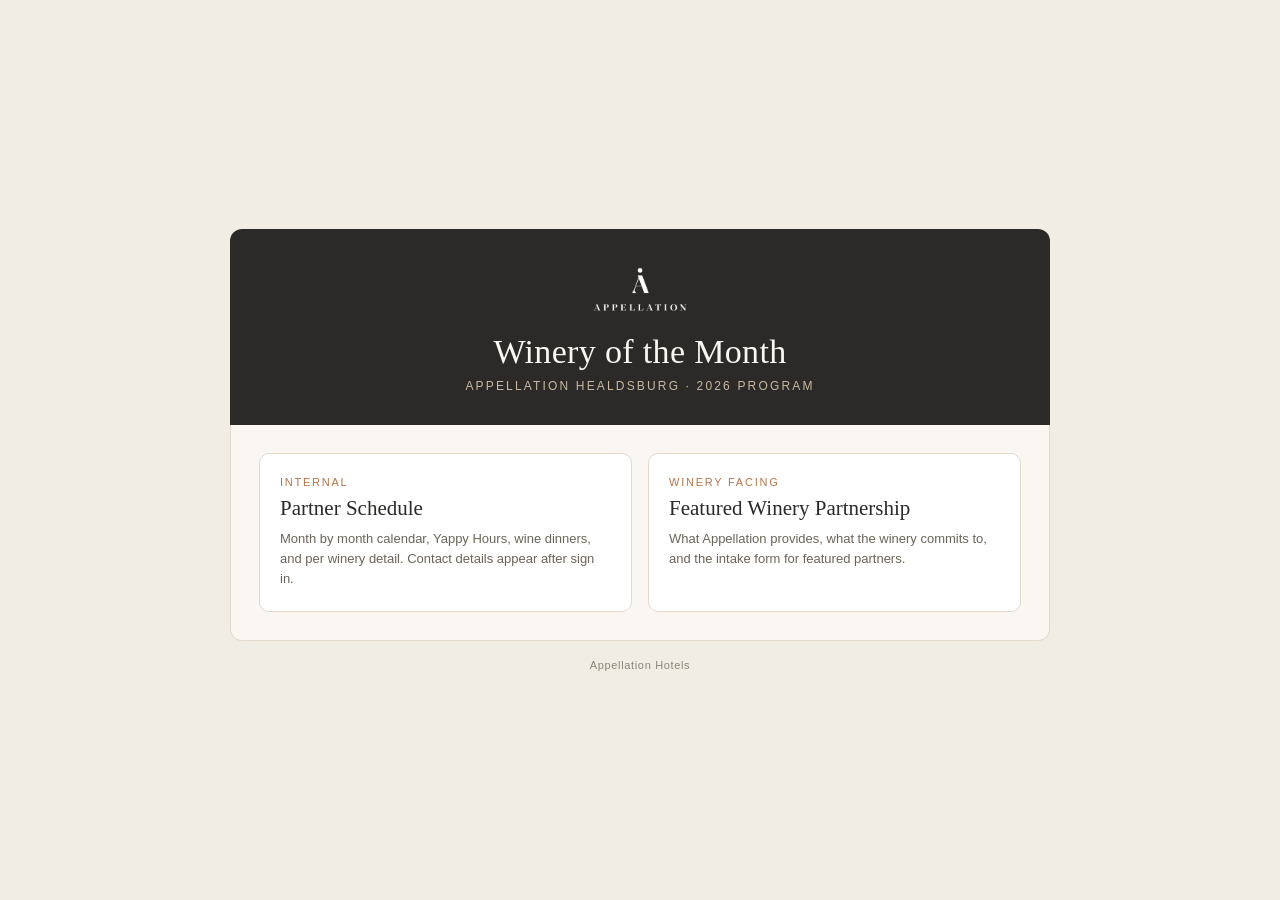
==== index.html @ 56e7eedd "Add landing page linking both dashboards" ====
<!DOCTYPE html>
<html lang="en">
<head>
<meta charset="utf-8">
<meta name="viewport" content="width=device-width, initial-scale=1">
<meta name="robots" content="noindex, nofollow">
<title>Winery of the Month &middot; Appellation Healdsburg</title>
<style>
  *{box-sizing:border-box}
  body{margin:0;background:#F2EDE4;color:#2B2A28;font-family:Arial,Helvetica,sans-serif;
    min-height:100vh;display:flex;flex-direction:column;align-items:center;justify-content:center;padding:40px 20px}
  header{text-align:center;background:#2B2A28;color:#FAF7F2;width:100%;max-width:820px;
    padding:38px 28px 32px;border-radius:12px 12px 0 0}
  header img{height:44px;width:auto;margin-bottom:18px}
  header h1{font-family:Georgia,'Times New Roman',serif;font-weight:400;font-size:34px;margin:0 0 8px;letter-spacing:.01em}
  header p{margin:0;font-size:12px;letter-spacing:.18em;text-transform:uppercase;color:#C9B9A2}
  main{width:100%;max-width:820px;background:#FAF7F2;border:1px solid #E3DACB;border-top:none;
    border-radius:0 0 12px 12px;padding:28px;display:grid;gap:16px;grid-template-columns:1fr 1fr}
  @media(max-width:680px){main{grid-template-columns:1fr}}
  a.card{display:block;text-decoration:none;color:inherit;background:#fff;border:1px solid #E3DACB;
    border-radius:10px;padding:22px 20px;transition:border-color .15s,transform .15s}
  a.card:hover{border-color:#B5754A;transform:translateY(-2px)}
  a.card .eyebrow{font-size:11px;letter-spacing:.16em;text-transform:uppercase;color:#B5754A;margin-bottom:8px}
  a.card h2{font-family:Georgia,'Times New Roman',serif;font-weight:400;font-size:21px;margin:0 0 8px}
  a.card p{margin:0;font-size:13px;line-height:1.55;color:#6B6459}
  footer{max-width:820px;width:100%;text-align:center;font-size:11px;letter-spacing:.06em;
    color:#8A8378;padding:18px 4px 0}
</style>
</head>
<body>
<header>
  <img src="[data-uri]" alt="Appellation Healdsburg">
  <h1>Winery of the Month</h1>
  <p>Appellation Healdsburg &middot; 2026 Program</p>
</header>
<main>
  <a class="card" href="schedule/">
    <div class="eyebrow">Internal</div>
    <h2>Partner Schedule</h2>
    <p>Month by month calendar, Yappy Hours, wine dinners, and per winery detail. Contact details appear after sign in.</p>
  </a>
  <a class="card" href="partnership/">
    <div class="eyebrow">Winery facing</div>
    <h2>Featured Winery Partnership</h2>
    <p>What Appellation provides, what the winery commits to, and the intake form for featured partners.</p>
  </a>
</main>
<footer>Appellation Hotels</footer>
</body>
</html>
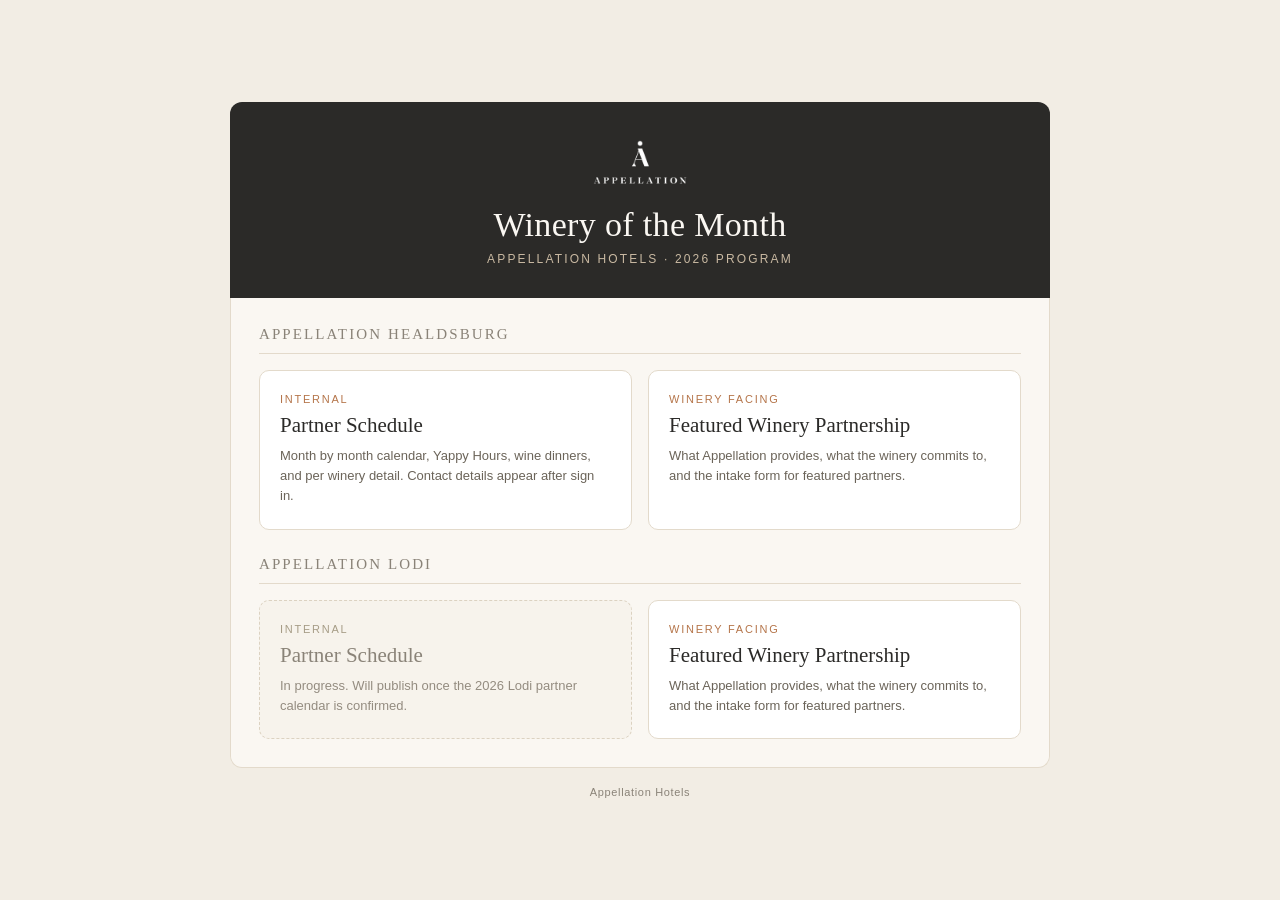
==== commit d79f422d: "Rebuild landing page as a two property hub with Appellation Lodi" ====
--- a/index.html
+++ b/index.html
@@ -3,8 +3,9 @@
 <head>
 <meta charset="utf-8">
 <meta name="viewport" content="width=device-width, initial-scale=1">
+<meta name="color-scheme" content="light">
 <meta name="robots" content="noindex, nofollow">
-<title>Winery of the Month &middot; Appellation Healdsburg</title>
+<title>Winery of the Month &middot; Appellation Hotels</title>
 <style>
   *{box-sizing:border-box}
   body{margin:0;background:#F2EDE4;color:#2B2A28;font-family:Arial,Helvetica,sans-serif;
@@ -15,35 +16,141 @@
   header h1{font-family:Georgia,'Times New Roman',serif;font-weight:400;font-size:34px;margin:0 0 8px;letter-spacing:.01em}
   header p{margin:0;font-size:12px;letter-spacing:.18em;text-transform:uppercase;color:#C9B9A2}
   main{width:100%;max-width:820px;background:#FAF7F2;border:1px solid #E3DACB;border-top:none;
-    border-radius:0 0 12px 12px;padding:28px;display:grid;gap:16px;grid-template-columns:1fr 1fr}
-  @media(max-width:680px){main{grid-template-columns:1fr}}
+    border-radius:0 0 12px 12px;padding:28px}
+  .property{margin-bottom:26px}
+  .property:last-child{margin-bottom:0}
+  .property-name{font-family:Georgia,'Times New Roman',serif;font-size:15px;letter-spacing:.14em;
+    text-transform:uppercase;color:#8A8378;padding-bottom:10px;margin-bottom:16px;border-bottom:1px solid #E3DACB}
+  .cards{display:grid;gap:16px;grid-template-columns:1fr 1fr}
+  @media(max-width:680px){.cards{grid-template-columns:1fr}}
   a.card{display:block;text-decoration:none;color:inherit;background:#fff;border:1px solid #E3DACB;
     border-radius:10px;padding:22px 20px;transition:border-color .15s,transform .15s}
   a.card:hover{border-color:#B5754A;transform:translateY(-2px)}
   a.card .eyebrow{font-size:11px;letter-spacing:.16em;text-transform:uppercase;color:#B5754A;margin-bottom:8px}
   a.card h2{font-family:Georgia,'Times New Roman',serif;font-weight:400;font-size:21px;margin:0 0 8px}
   a.card p{margin:0;font-size:13px;line-height:1.55;color:#6B6459}
+  div.card{display:block;background:#F7F3EC;border:1px dashed #DCD2C1;border-radius:10px;padding:22px 20px}
+  div.card .eyebrow{font-size:11px;letter-spacing:.16em;text-transform:uppercase;color:#A69C86;margin-bottom:8px}
+  div.card h2{font-family:Georgia,'Times New Roman',serif;font-weight:400;font-size:21px;margin:0 0 8px;color:#8A8378}
+  div.card p{margin:0;font-size:13px;line-height:1.55;color:#948C80}
   footer{max-width:820px;width:100%;text-align:center;font-size:11px;letter-spacing:.06em;
     color:#8A8378;padding:18px 4px 0}
 </style>
 </head>
 <body>
 <header>
-  <img src="[data-uri]" alt="Appellation Healdsburg">
+  <img src="data:image/png;base64,
+iVBORw0KGgoAAAANSUhEUgAAAPAAAABwCAQAAACK7DXBAAAP5klEQVR42u2da5QV1ZXHf+dU3X5B
+092A2DxERBkWIsqoqIiRYdQorhEnGB9IRCQqqJOZNWM0cWXGmaVJJmuSlcRZi4xRJwqCmsRHllHj
+I45xlBGNPH1FQQEVCSogYkM/qs5/Ptzq231v1b3dnSxdUl27vtxbd1fdc/b/PPbe5+x9jOhHZLGA
+cPSbahv1H3DVDVaPMAM4XfA6YCIT8NnIKhTdST+pP1xW6Gg9oVB5WqOzhLz+UPf+0IMtjuk8zAAg
+BCwGuIKb+0MvTj/ABmjiFZrpIBfdCzEYjmFN+udim/r+6yG+WgQveDgM3+gfykf6lQw4DZXU1ENM
+o4YQkwG8f1MIDMPEgDQMoiHrwemo4e4iG7iT9tGSAZyOGq7AlAAcItbyCTbtPq30A+yAW2jFdtOX
+HcLwo0jHzgDezwH22MwVWDxCAgICLDl+yGNFoGcA78dqlscdnMdmPHx8fHbxDa7uH87K/uSLruc0
+jsLndZ5gW2xWzgDez6nYZ5WtJqWxrpEXOq9DkwGcUaZkZfR5J7+fzL9J9q76wzzcv4fofqBJ+/0C
+xEsYUbKe5LC8xV3phzj9AHsEHMNVCb8EPM6HaYe4f/iib6KVDjoiR2X+asXjbMDLtOj9HWDLBl4k
+h40clfkrh+GiqAFkAO/3dbwzYegW0xiPS7cM+sdiAzzIXrzYmrDPBWmXQf/owYZDqcKVWMMWmIOf
+bmu4PwBsEAvwY7OtxTGeaSjNipbtB/AGDOA87mB1TKVywEWZkrW/28GGMxnIDdwfA9gDzqYhzZtn
++4OZJK7kXTbxEGHJYGwIGcqZmPQO0mkH2OIYznT+G8OrPIeJqVRiHkqvNZx+gOECDMsQSrCGLTCD
+Mem1htMOcAgsZC0b8YBf8XGJNWwIqebc9Eoi3QB7iEmM5xYMBo/3eSS2CmyAuendQJtugA1wCY77
+UBQyuhSTEIZ2JMem1Rq2qYY3IMc8nuR9PESIeIotsf3QIYa5pDTKIc0AWwzTGcJPo9hC4dPKLxKt
+4XOoI0gjxOkeosVC9vJoYd51wHJcgjU8ktPSaQ2nF2BDSCOzuJ+WgubssKzj9zFrWJE1rAzg/UmD
+NpxNFbfF6rsMSqD0MHyR4YTpk0d6AXaIRbzPCky3OdcB99GCX2INBwxkdhrlkVaALY5DOIGlBEWu
+DYfHNh5LtIa/Qgo38KQXYLgQWBobjg2GJbGcHR7iOCalz2WZVoBDLJfyOi/FFKoQ8Vu24sWsYcuF
+6ZNIOgH2EMcyhjvwqS7aS+njUUMbD8SGYwucR1Xa1obTGbriE3Az8xjCvjIco3md6hIoHZbTeSJd
+fuk0RjbkdeJzqOKWsiOUIRfrqQ7DRTyeMmEojf035G+5n1W4mIrVCa8YwERUBLIw7GIcO9IUzpLG
+HizEV2lnBnsqcI1mA7kiiA0hTczidjyCTMn6/A7QIcM4nYfZQxVemSvH2zxd5ALppJSFs6QPYA+Y
+jc+tGBxhmUuYxA084iTGpckaTh/ADljITp6qGMEfIh5iZ8IGnhznp0kuaQPY4pjAZJbTWuJvLp2n
+PXbxayhpBPlwlhQlWUofwHmf8pIy+nMxLY1JwOI4nKnp2cCTLoDzQ+x8NrI6YQd06SBteIaNsQ08
+LmoiJgP481gbMZUR3NarHujRwT0kbeD5EoPSsoEnfUrWv9GWsO+qnDp2d2I4yzDOSMsGnjQB7BHy
+JWbwBzYlWrhxgC2vsrJsOIsygD9f86+o5Qc4DufMXipJnRt44ndPYXQ6NvDYFPVfxz8yloAcP6Cq
+xM9cTtGCB9iTYA3X8OV0SCctAFtCRvFNHDlCJnBFbHNsOWt4e7dttV0Qw9we9fAM4M94gP4u9TgM
+Fsf1DOuVw7EznCW+gecvOToN1nA6APYImcIc2jGEODoYzPWxpCvJg7R4kneAjiJfdTuOC1JhDafg
+hE0jqxqtVylN69UJo77Qj5REH6lByOzf0vFTMTw7JrOb/+k2HoX4fJEVvTB1HPAzjiokKxWGDkLA
+4xDW7u+L/2nZ0WHIUtenGuAkbcL1oXnETzYkHZk7sjMbUk7ZmQ0ZwBllAGeUAZxRBnBGGcAZZQBn
+lAGcAZxRBnBGGcAZZQBnlAGcUQZwRhnAGcAZZQBnlAGcUQZwRhnAGWUAZ5QBnBEkZbrr3CGc7aft
+lIUqcqjPv/Tlv/9sHP70fdGdfd9FxfEAV2aruI0q7KJvlnzYV3leV/jVYLo9W8prUBF3pfL2nrcv
+5EVlyx+4lX+7LRt6aguwqUJJbbdUihZbQVb5OimWGrlQzzjAAxDQ2utd/fmoAFd4tavQkm1R1Xrm
+rRyd0Jc+8qf0J49aQgx7yz5dTQ27S+rS+amBVtoqlKHcOztzdI1iECHvs6vobs/16yqJQaUAe4T8
+kAsQLzGT8plaxzKPo6gDHP9HG4ZDaOJ5HmBTCUiOE5jFUfgYWngOg8cEQp7hAXYW8RrEbL4Q5YDd
+zksYYAAHM5ZWnubbJUU/iAUcST0Oy3be5GmeSmgyed7hXMYkGnBYPmQDK3g8kbd4gKzmKQ7C8BO+
+kyBggxjGo7TQwitsZyLDgW28wjAmMpB6ZrKtUEOL43ROZRIGsGzk+YRcXvmAmfHM52RW8Rq1nEgj
+y/gFe0tKYHHM4DoCDJZ/ZWX0+0Au5wCOYCBb2MAdbC0ONvSETo6CJ0+UKRt86ataX4v4RstTtUZo
+haSPNTsWsplTnX4mSdoiT76qdIS2S9qsyTKyJe9t1IuSpIfkqUqeajVKfy/pmdh7fVVpflSGmapW
+rkIQpacqnRvxflnVqupF4KUvdIMk6T3VycTCSI3QEEnr9AU1ydN9kqR75alJ07Ra0jBRVL+c6vV4
+9MYD5SW80croRu2VdFZ0r0Y3S3pVp8bq78nXP0V12qrhhf/KqU4XapvGKCcr4oUeoN0K5LSkQnSt
+J3SsAgXao+GRMI5Th6QdaiwRhi+0QIECrS88u0gdkp5NABgtVqBA9xQJ5yqtiUXqWqFxChSoQ2N7
+iOO1QiPVpkCBjuhlzK8ndJqkVknnR2UrfeehekMDo89LFCjQHdG3Wv1B40sA9oVuVKBAD5f8kpe9
+J6O7JElzhHLyov98TFKo2bFnrND3Je2V9Iz8bk2mSf/RWUsbUwFO5cUoGVhzxfMLaqPEvPlhxfAe
+AWIwk2Nv7eIlUkbexMcxOSHNgqEaDy9StfJl8riVtVQnTBjV0Xtr6DkWvwbba95O7XUKa/ARi8po
+A8O5i0+owkbl9KJPVezjLprLSs1PiGe0hFzLHEJe5R48AkICfAz/jsNyJ4eWSFb4XMsKamnlJBZH
+Gb8MUBeppjE72OFzIgvYAdRzIVTIUaGSbwEhBlHTA68QHeST6tckcCp2x9DONYlKhvpgSvSFN6/H
+T6CVf8BDnMyRsaYoYCNLMHTEnu7AcCdvJPxbuVLk0699iwCPByPNmMjWeI6tiDquj2WoB/EEH1ND
+O5fzdwSR2auuf7BFbUgcz0ds4UEM4lL8XuSZsVh8PIZRg0O8VkGIFksOcRAhhnfZVjZhmYn6po+Y
+Rx0ffsY52C1wOmt4hk0YLJfGOoOAP7Ip0eARYhPb+mDFesBZ1BMCLxa9yaON9Rgcs2gqGVOFIWQB
+H+HTwU3MICjtkrZEhzuVRzDcgnBMYEbFPpynj3G0EXIlHpbvsiV2IlHX+OBwtAKL8IBv0l7Wk9ZO
+SDshAY3MpP0zT4biqOVgVmK4HYNjDo0J2StNhXKZPpd5ajQEv1vUMAzwNhDQyMSEZlbP75iLRRh+
+zujSjmCLBolmGnmZKl5kNR6wqMcWaJnBiczkdhaynsv4l7KH0oiBTOMkZvM4x/O/zOSXZXkd47mM
+hVzOdaxn/Gd+goKHOIU3acOynHZgKOckNHZVzEjdF8tbQHPkLPkk1vN3R+87MEF/CGjmEW6kijYO
+4F5qis84t0WfTuE3hLQR8D2E40wOrpjQTxiGM4oDeJQJTOa2ijkifUYxkoEsZizTebSCJWr4kGdZ
+wQqe5N4Sd0FvXS99dQmWivtYluEIeYu7sYiFvcp/+Wm6TMsN+AGW67mPGlqZwq3FM7VfVKmzWMlI
+LI5GQgw1XMwNFYEIWMYnMS9MMu8uft7tm+2B97Xo8wv8JzW09rE3/DncBscoprIJD4tjH+CYwvEF
+d8KnA+F7CIdHfazZNUTux+RZPf/UxYznCNr4Ci/w066xxnbzjExhM79lLb9nHU+wHA8xn+qKxpKh
+CY8cXgX/a1dj6jzzxFY8TyHfVAw+Bg/LXagXukCXoIZybq/XyRoS0p15wCzuZi2reYFVLOYNLHD5
+p9xPn43GiNFFJXLAGMBnB6+Udd4aWpjNR+To4MdcFDk4u4nBAGdyDy+zhvWs5mV+jHAcwswehNuZ
+G65nJ7668famZwkR4lhJGxdzQq9A8zDM4Khe8lqmcVysfiE1HM5S1rGW9azj5UjROodhn9rJhiHw
+EDvxgeNKRpNajkQY7uXjkrSp3Z/32cDcyNv/X4zobCS28JqhDGU9HhaLxWMdzxcULVWYF0wvelXf
+ebuesVQDi9hboQy24BQxiGvYUrG8XQ4Ux7VsTWgi03kLRy6ShGU5rcAg5pRt7PFy900SwmMn1+Ph
+OAuvMI96wMkMx7CLbycsUJhC7QN8HuFacrSTo6m4BxvEGazAociYAbGYgDamMzamaAloiXwtLT2s
++Qixl4CQ9h77uEO0EhDQWhjEHW3M51jeiTlMYF9Uhk+iBTNHB1cyJWaL53nDqLydvO1czHReKeEN
+cfw19wEdOBwh4h0eQHRwCSRq9CFiX0m5kyWR5woSuEI8FnMzlr9gAWHkGQuAf8awj/N5N6bmhSiq
+vSKIv8+d1BLQ3v1fjao1UR/oKg1WXcEx3qRrIlf2gxpY4pWuUqOui36drYbCU0lXjYbqHklSuyZp
+kKor8NZppF6WJL2t0apXvRp1mL4lqU0DS3zIOTUUFjzmq0mDNUSTdLMkaULMzd+gBRHvlRqswRqi
+ibpJknRMkc/daoDmaI+OVENh+aJWzfpN9PTX5Mc89J4aNFxrJUkvaYQGlfHh1+lAPStJ2qHDVJfg
+EbdCV2unpHnRnSH6paQXdFzCykC1GjReW/V1DVWDbOTPrtZKSfd38htZxBQuZjAtvM0qHsYjpJlL
+GRctZlezlEcKurRBjGEuh0Un/7WwhZf4deL6Zl51+xvGYhAeH7CN37Gy7LLe2UzlIBzg8zbbMfiM
+ZDR72ca1kSu0k3ck8xgXJf5uYzMd5BhFM3to5Wp2F/EeyCWMozpye26iA5+RjGAPIV/ngyLeCzmD
+HDvYyq94DZ+AE5jFwZFUHTfyZsnC5TAuYghjovyWm9nJ8m4LhV2SOJUZjEFRlupVLEuQmcUxkvM5
+jY1soJajgeU8hEtYLpzKX9FMMx1sZA9L+BCDwTGS7/EcP8mXMst093mjTiAH00TAHyMvgO3DBowi
+SP8fmXwk0xEeCwcAAAAASUVORK5CYII=
+" alt="Appellation">
   <h1>Winery of the Month</h1>
-  <p>Appellation Healdsburg &middot; 2026 Program</p>
+  <p>Appellation Hotels &middot; 2026 Program</p>
 </header>
 <main>
-  <a class="card" href="schedule/">
-    <div class="eyebrow">Internal</div>
-    <h2>Partner Schedule</h2>
-    <p>Month by month calendar, Yappy Hours, wine dinners, and per winery detail. Contact details appear after sign in.</p>
-  </a>
-  <a class="card" href="partnership/">
-    <div class="eyebrow">Winery facing</div>
-    <h2>Featured Winery Partnership</h2>
-    <p>What Appellation provides, what the winery commits to, and the intake form for featured partners.</p>
-  </a>
+
+  <div class="property">
+    <div class="property-name">Appellation Healdsburg</div>
+    <div class="cards">
+      <a class="card" href="schedule/">
+        <div class="eyebrow">Internal</div>
+        <h2>Partner Schedule</h2>
+        <p>Month by month calendar, Yappy Hours, wine dinners, and per winery detail. Contact details appear after sign in.</p>
+      </a>
+      <a class="card" href="partnership/">
+        <div class="eyebrow">Winery facing</div>
+        <h2>Featured Winery Partnership</h2>
+        <p>What Appellation provides, what the winery commits to, and the intake form for featured partners.</p>
+      </a>
+    </div>
+  </div>
+
+  <div class="property">
+    <div class="property-name">Appellation Lodi</div>
+    <div class="cards">
+      <div class="card">
+        <div class="eyebrow">Internal</div>
+        <h2>Partner Schedule</h2>
+        <p>In progress. Will publish once the 2026 Lodi partner calendar is confirmed.</p>
+      </div>
+      <a class="card" href="lodi/partnership/">
+        <div class="eyebrow">Winery facing</div>
+        <h2>Featured Winery Partnership</h2>
+        <p>What Appellation provides, what the winery commits to, and the intake form for featured partners.</p>
+      </a>
+    </div>
+  </div>
+
 </main>
 <footer>Appellation Hotels</footer>
 </body>
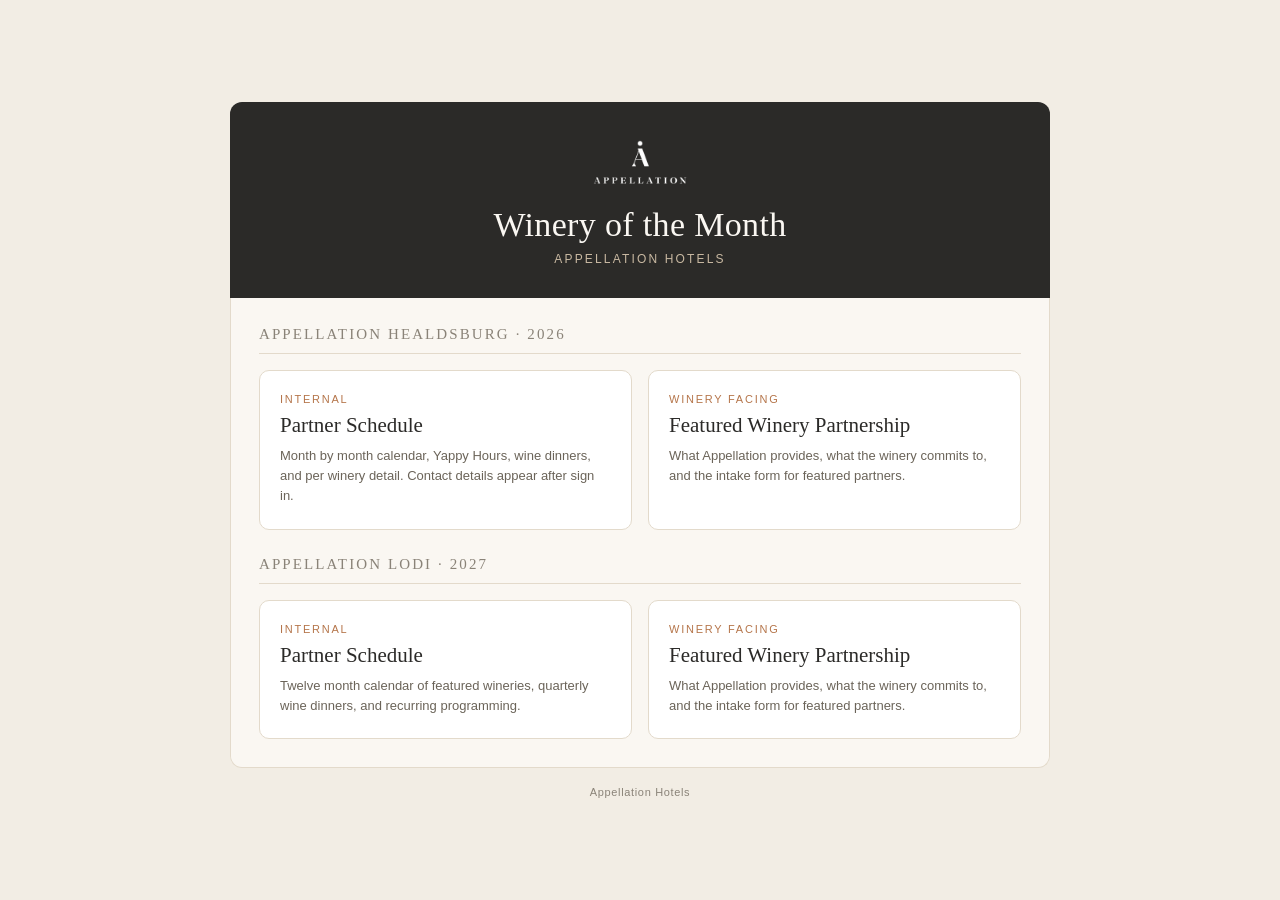
==== commit ac4ed7a0: "Link Lodi 2027 schedule from the hub" ====
--- a/index.html
+++ b/index.html
@@ -29,10 +29,6 @@
   a.card .eyebrow{font-size:11px;letter-spacing:.16em;text-transform:uppercase;color:#B5754A;margin-bottom:8px}
   a.card h2{font-family:Georgia,'Times New Roman',serif;font-weight:400;font-size:21px;margin:0 0 8px}
   a.card p{margin:0;font-size:13px;line-height:1.55;color:#6B6459}
-  div.card{display:block;background:#F7F3EC;border:1px dashed #DCD2C1;border-radius:10px;padding:22px 20px}
-  div.card .eyebrow{font-size:11px;letter-spacing:.16em;text-transform:uppercase;color:#A69C86;margin-bottom:8px}
-  div.card h2{font-family:Georgia,'Times New Roman',serif;font-weight:400;font-size:21px;margin:0 0 8px;color:#8A8378}
-  div.card p{margin:0;font-size:13px;line-height:1.55;color:#948C80}
   footer{max-width:820px;width:100%;text-align:center;font-size:11px;letter-spacing:.06em;
     color:#8A8378;padding:18px 4px 0}
 </style>
@@ -115,12 +111,12 @@
 SP8fmXwk0xEeCwcAAAAASUVORK5CYII=
 " alt="Appellation">
   <h1>Winery of the Month</h1>
-  <p>Appellation Hotels &middot; 2026 Program</p>
+  <p>Appellation Hotels</p>
 </header>
 <main>
 
   <div class="property">
-    <div class="property-name">Appellation Healdsburg</div>
+    <div class="property-name">Appellation Healdsburg &middot; 2026</div>
     <div class="cards">
       <a class="card" href="schedule/">
         <div class="eyebrow">Internal</div>
@@ -136,13 +132,13 @@
   </div>
 
   <div class="property">
-    <div class="property-name">Appellation Lodi</div>
+    <div class="property-name">Appellation Lodi &middot; 2027</div>
     <div class="cards">
-      <div class="card">
+      <a class="card" href="lodi/schedule/">
         <div class="eyebrow">Internal</div>
         <h2>Partner Schedule</h2>
-        <p>In progress. Will publish once the 2026 Lodi partner calendar is confirmed.</p>
-      </div>
+        <p>Twelve month calendar of featured wineries, quarterly wine dinners, and recurring programming.</p>
+      </a>
       <a class="card" href="lodi/partnership/">
         <div class="eyebrow">Winery facing</div>
         <h2>Featured Winery Partnership</h2>
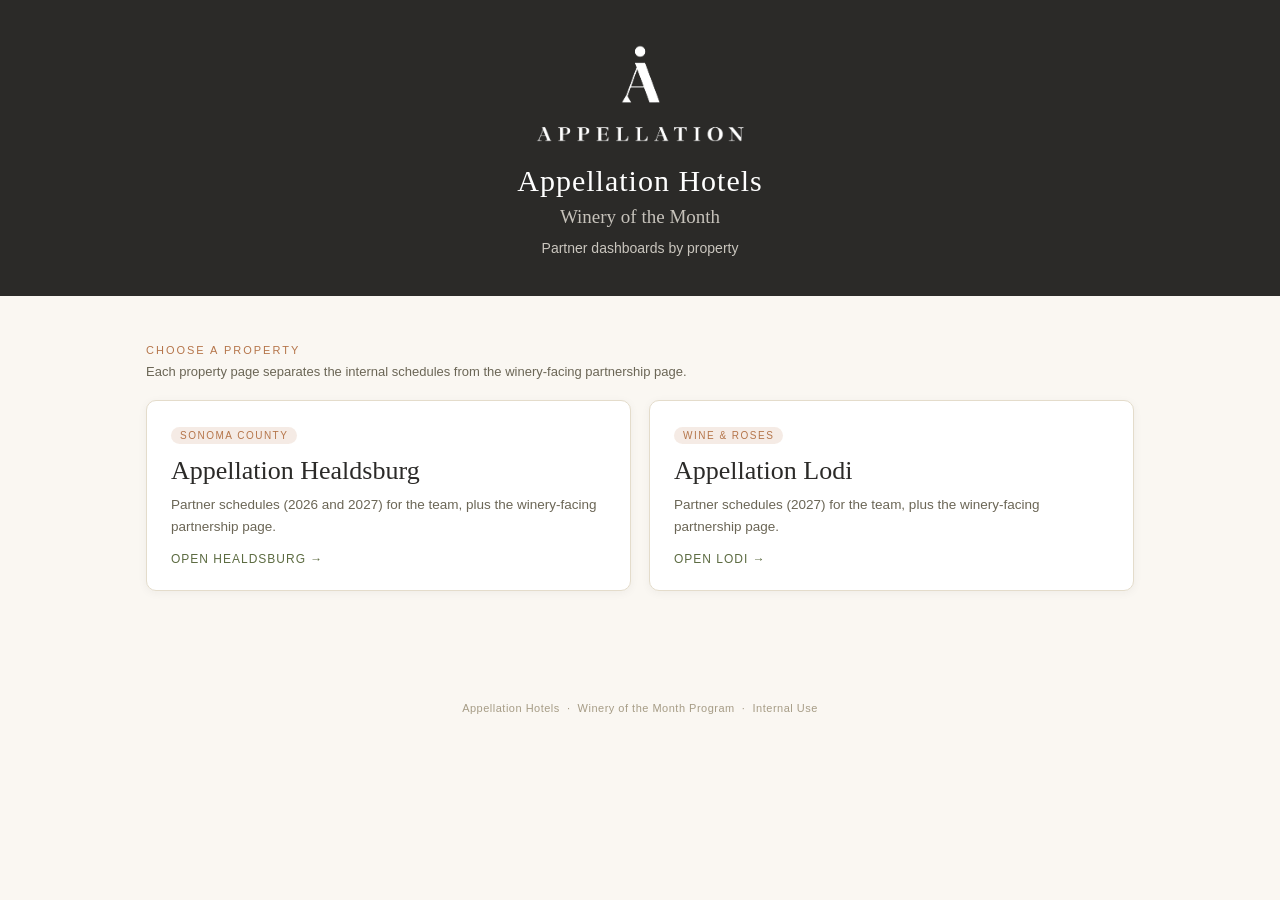
==== commit 734d05f3: "Rebuild site from one data file for Healdsburg and Lodi - data.py holds all schedules and partnershi" ====
--- a/index.html
+++ b/index.html
@@ -1,153 +1,45 @@
 <!DOCTYPE html>
 <html lang="en">
 <head>
-<meta charset="utf-8">
+<meta charset="UTF-8">
+<meta name="color-scheme" content="light">
 <meta name="viewport" content="width=device-width, initial-scale=1">
-<meta name="color-scheme" content="light">
 <meta name="robots" content="noindex, nofollow">
-<title>Winery of the Month &middot; Appellation Hotels</title>
-<style>
-  *{box-sizing:border-box}
-  body{margin:0;background:#F2EDE4;color:#2B2A28;font-family:Arial,Helvetica,sans-serif;
-    min-height:100vh;display:flex;flex-direction:column;align-items:center;justify-content:center;padding:40px 20px}
-  header{text-align:center;background:#2B2A28;color:#FAF7F2;width:100%;max-width:820px;
-    padding:38px 28px 32px;border-radius:12px 12px 0 0}
-  header img{height:44px;width:auto;margin-bottom:18px}
-  header h1{font-family:Georgia,'Times New Roman',serif;font-weight:400;font-size:34px;margin:0 0 8px;letter-spacing:.01em}
-  header p{margin:0;font-size:12px;letter-spacing:.18em;text-transform:uppercase;color:#C9B9A2}
-  main{width:100%;max-width:820px;background:#FAF7F2;border:1px solid #E3DACB;border-top:none;
-    border-radius:0 0 12px 12px;padding:28px}
-  .property{margin-bottom:26px}
-  .property:last-child{margin-bottom:0}
-  .property-name{font-family:Georgia,'Times New Roman',serif;font-size:15px;letter-spacing:.14em;
-    text-transform:uppercase;color:#8A8378;padding-bottom:10px;margin-bottom:16px;border-bottom:1px solid #E3DACB}
-  .cards{display:grid;gap:16px;grid-template-columns:1fr 1fr}
-  @media(max-width:680px){.cards{grid-template-columns:1fr}}
-  a.card{display:block;text-decoration:none;color:inherit;background:#fff;border:1px solid #E3DACB;
-    border-radius:10px;padding:22px 20px;transition:border-color .15s,transform .15s}
-  a.card:hover{border-color:#B5754A;transform:translateY(-2px)}
-  a.card .eyebrow{font-size:11px;letter-spacing:.16em;text-transform:uppercase;color:#B5754A;margin-bottom:8px}
-  a.card h2{font-family:Georgia,'Times New Roman',serif;font-weight:400;font-size:21px;margin:0 0 8px}
-  a.card p{margin:0;font-size:13px;line-height:1.55;color:#6B6459}
-  footer{max-width:820px;width:100%;text-align:center;font-size:11px;letter-spacing:.06em;
-    color:#8A8378;padding:18px 4px 0}
-</style>
+<title>Appellation &middot; Winery of the Month</title>
+<link rel="icon" type="image/png" href="assets/logo.png">
+<link rel="stylesheet" href="assets/site.css">
 </head>
-<body>
+<body data-audience="internal">
 <header>
-  <img src="data:image/png;base64,
-iVBORw0KGgoAAAANSUhEUgAAAPAAAABwCAQAAACK7DXBAAAP5klEQVR42u2da5QV1ZXHf+dU3X5B
-092A2DxERBkWIsqoqIiRYdQorhEnGB9IRCQqqJOZNWM0cWXGmaVJJmuSlcRZi4xRJwqCmsRHllHj
-I45xlBGNPH1FQQEVCSogYkM/qs5/Ptzq231v1b3dnSxdUl27vtxbd1fdc/b/PPbe5+x9jOhHZLGA
-cPSbahv1H3DVDVaPMAM4XfA6YCIT8NnIKhTdST+pP1xW6Gg9oVB5WqOzhLz+UPf+0IMtjuk8zAAg
-BCwGuIKb+0MvTj/ABmjiFZrpIBfdCzEYjmFN+udim/r+6yG+WgQveDgM3+gfykf6lQw4DZXU1ENM
-o4YQkwG8f1MIDMPEgDQMoiHrwemo4e4iG7iT9tGSAZyOGq7AlAAcItbyCTbtPq30A+yAW2jFdtOX
-HcLwo0jHzgDezwH22MwVWDxCAgICLDl+yGNFoGcA78dqlscdnMdmPHx8fHbxDa7uH87K/uSLruc0
-jsLndZ5gW2xWzgDez6nYZ5WtJqWxrpEXOq9DkwGcUaZkZfR5J7+fzL9J9q76wzzcv4fofqBJ+/0C
-xEsYUbKe5LC8xV3phzj9AHsEHMNVCb8EPM6HaYe4f/iib6KVDjoiR2X+asXjbMDLtOj9HWDLBl4k
-h40clfkrh+GiqAFkAO/3dbwzYegW0xiPS7cM+sdiAzzIXrzYmrDPBWmXQf/owYZDqcKVWMMWmIOf
-bmu4PwBsEAvwY7OtxTGeaSjNipbtB/AGDOA87mB1TKVywEWZkrW/28GGMxnIDdwfA9gDzqYhzZtn
-+4OZJK7kXTbxEGHJYGwIGcqZmPQO0mkH2OIYznT+G8OrPIeJqVRiHkqvNZx+gOECDMsQSrCGLTCD
-Mem1htMOcAgsZC0b8YBf8XGJNWwIqebc9Eoi3QB7iEmM5xYMBo/3eSS2CmyAuendQJtugA1wCY77
-UBQyuhSTEIZ2JMem1Rq2qYY3IMc8nuR9PESIeIotsf3QIYa5pDTKIc0AWwzTGcJPo9hC4dPKLxKt
-4XOoI0gjxOkeosVC9vJoYd51wHJcgjU8ktPSaQ2nF2BDSCOzuJ+WgubssKzj9zFrWJE1rAzg/UmD
-NpxNFbfF6rsMSqD0MHyR4YTpk0d6AXaIRbzPCky3OdcB99GCX2INBwxkdhrlkVaALY5DOIGlBEWu
-DYfHNh5LtIa/Qgo38KQXYLgQWBobjg2GJbGcHR7iOCalz2WZVoBDLJfyOi/FFKoQ8Vu24sWsYcuF
-6ZNIOgH2EMcyhjvwqS7aS+njUUMbD8SGYwucR1Xa1obTGbriE3Az8xjCvjIco3md6hIoHZbTeSJd
-fuk0RjbkdeJzqOKWsiOUIRfrqQ7DRTyeMmEojf035G+5n1W4mIrVCa8YwERUBLIw7GIcO9IUzpLG
-HizEV2lnBnsqcI1mA7kiiA0hTczidjyCTMn6/A7QIcM4nYfZQxVemSvH2zxd5ALppJSFs6QPYA+Y
-jc+tGBxhmUuYxA084iTGpckaTh/ADljITp6qGMEfIh5iZ8IGnhznp0kuaQPY4pjAZJbTWuJvLp2n
-PXbxayhpBPlwlhQlWUofwHmf8pIy+nMxLY1JwOI4nKnp2cCTLoDzQ+x8NrI6YQd06SBteIaNsQ08
-LmoiJgP481gbMZUR3NarHujRwT0kbeD5EoPSsoEnfUrWv9GWsO+qnDp2d2I4yzDOSMsGnjQB7BHy
-JWbwBzYlWrhxgC2vsrJsOIsygD9f86+o5Qc4DufMXipJnRt44ndPYXQ6NvDYFPVfxz8yloAcP6Cq
-xM9cTtGCB9iTYA3X8OV0SCctAFtCRvFNHDlCJnBFbHNsOWt4e7dttV0Qw9we9fAM4M94gP4u9TgM
-Fsf1DOuVw7EznCW+gecvOToN1nA6APYImcIc2jGEODoYzPWxpCvJg7R4kneAjiJfdTuOC1JhDafg
-hE0jqxqtVylN69UJo77Qj5REH6lByOzf0vFTMTw7JrOb/+k2HoX4fJEVvTB1HPAzjiokKxWGDkLA
-4xDW7u+L/2nZ0WHIUtenGuAkbcL1oXnETzYkHZk7sjMbUk7ZmQ0ZwBllAGeUAZxRBnBGGcAZZQBn
-lAGcAZxRBnBGGcAZZQBnlAGcUQZwRhnAGcAZZQBnlAGcUQZwRhnAGWUAZ5QBnBEkZbrr3CGc7aft
-lIUqcqjPv/Tlv/9sHP70fdGdfd9FxfEAV2aruI0q7KJvlnzYV3leV/jVYLo9W8prUBF3pfL2nrcv
-5EVlyx+4lX+7LRt6aguwqUJJbbdUihZbQVb5OimWGrlQzzjAAxDQ2utd/fmoAFd4tavQkm1R1Xrm
-rRyd0Jc+8qf0J49aQgx7yz5dTQ27S+rS+amBVtoqlKHcOztzdI1iECHvs6vobs/16yqJQaUAe4T8
-kAsQLzGT8plaxzKPo6gDHP9HG4ZDaOJ5HmBTCUiOE5jFUfgYWngOg8cEQp7hAXYW8RrEbL4Q5YDd
-zksYYAAHM5ZWnubbJUU/iAUcST0Oy3be5GmeSmgyed7hXMYkGnBYPmQDK3g8kbd4gKzmKQ7C8BO+
-kyBggxjGo7TQwitsZyLDgW28wjAmMpB6ZrKtUEOL43ROZRIGsGzk+YRcXvmAmfHM52RW8Rq1nEgj
-y/gFe0tKYHHM4DoCDJZ/ZWX0+0Au5wCOYCBb2MAdbC0ONvSETo6CJ0+UKRt86ataX4v4RstTtUZo
-haSPNTsWsplTnX4mSdoiT76qdIS2S9qsyTKyJe9t1IuSpIfkqUqeajVKfy/pmdh7fVVpflSGmapW
-rkIQpacqnRvxflnVqupF4KUvdIMk6T3VycTCSI3QEEnr9AU1ydN9kqR75alJ07Ra0jBRVL+c6vV4
-9MYD5SW80croRu2VdFZ0r0Y3S3pVp8bq78nXP0V12qrhhf/KqU4XapvGKCcr4oUeoN0K5LSkQnSt
-J3SsAgXao+GRMI5Th6QdaiwRhi+0QIECrS88u0gdkp5NABgtVqBA9xQJ5yqtiUXqWqFxChSoQ2N7
-iOO1QiPVpkCBjuhlzK8ndJqkVknnR2UrfeehekMDo89LFCjQHdG3Wv1B40sA9oVuVKBAD5f8kpe9
-J6O7JElzhHLyov98TFKo2bFnrND3Je2V9Iz8bk2mSf/RWUsbUwFO5cUoGVhzxfMLaqPEvPlhxfAe
-AWIwk2Nv7eIlUkbexMcxOSHNgqEaDy9StfJl8riVtVQnTBjV0Xtr6DkWvwbba95O7XUKa/ARi8po
-A8O5i0+owkbl9KJPVezjLprLSs1PiGe0hFzLHEJe5R48AkICfAz/jsNyJ4eWSFb4XMsKamnlJBZH
-Gb8MUBeppjE72OFzIgvYAdRzIVTIUaGSbwEhBlHTA68QHeST6tckcCp2x9DONYlKhvpgSvSFN6/H
-T6CVf8BDnMyRsaYoYCNLMHTEnu7AcCdvJPxbuVLk0699iwCPByPNmMjWeI6tiDquj2WoB/EEH1ND
-O5fzdwSR2auuf7BFbUgcz0ds4UEM4lL8XuSZsVh8PIZRg0O8VkGIFksOcRAhhnfZVjZhmYn6po+Y
-Rx0ffsY52C1wOmt4hk0YLJfGOoOAP7Ip0eARYhPb+mDFesBZ1BMCLxa9yaON9Rgcs2gqGVOFIWQB
-H+HTwU3MICjtkrZEhzuVRzDcgnBMYEbFPpynj3G0EXIlHpbvsiV2IlHX+OBwtAKL8IBv0l7Wk9ZO
-SDshAY3MpP0zT4biqOVgVmK4HYNjDo0J2StNhXKZPpd5ajQEv1vUMAzwNhDQyMSEZlbP75iLRRh+
-zujSjmCLBolmGnmZKl5kNR6wqMcWaJnBiczkdhaynsv4l7KH0oiBTOMkZvM4x/O/zOSXZXkd47mM
-hVzOdaxn/Gd+goKHOIU3acOynHZgKOckNHZVzEjdF8tbQHPkLPkk1vN3R+87MEF/CGjmEW6kijYO
-4F5qis84t0WfTuE3hLQR8D2E40wOrpjQTxiGM4oDeJQJTOa2ijkifUYxkoEsZizTebSCJWr4kGdZ
-wQqe5N4Sd0FvXS99dQmWivtYluEIeYu7sYiFvcp/+Wm6TMsN+AGW67mPGlqZwq3FM7VfVKmzWMlI
-LI5GQgw1XMwNFYEIWMYnMS9MMu8uft7tm+2B97Xo8wv8JzW09rE3/DncBscoprIJD4tjH+CYwvEF
-d8KnA+F7CIdHfazZNUTux+RZPf/UxYznCNr4Ci/w066xxnbzjExhM79lLb9nHU+wHA8xn+qKxpKh
-CY8cXgX/a1dj6jzzxFY8TyHfVAw+Bg/LXagXukCXoIZybq/XyRoS0p15wCzuZi2reYFVLOYNLHD5
-p9xPn43GiNFFJXLAGMBnB6+Udd4aWpjNR+To4MdcFDk4u4nBAGdyDy+zhvWs5mV+jHAcwswehNuZ
-G65nJ7668famZwkR4lhJGxdzQq9A8zDM4Khe8lqmcVysfiE1HM5S1rGW9azj5UjROodhn9rJhiHw
-EDvxgeNKRpNajkQY7uXjkrSp3Z/32cDcyNv/X4zobCS28JqhDGU9HhaLxWMdzxcULVWYF0wvelXf
-ebuesVQDi9hboQy24BQxiGvYUrG8XQ4Ux7VsTWgi03kLRy6ShGU5rcAg5pRt7PFy900SwmMn1+Ph
-OAuvMI96wMkMx7CLbycsUJhC7QN8HuFacrSTo6m4BxvEGazAociYAbGYgDamMzamaAloiXwtLT2s
-+Qixl4CQ9h77uEO0EhDQWhjEHW3M51jeiTlMYF9Uhk+iBTNHB1cyJWaL53nDqLydvO1czHReKeEN
-cfw19wEdOBwh4h0eQHRwCSRq9CFiX0m5kyWR5woSuEI8FnMzlr9gAWHkGQuAf8awj/N5N6bmhSiq
-vSKIv8+d1BLQ3v1fjao1UR/oKg1WXcEx3qRrIlf2gxpY4pWuUqOui36drYbCU0lXjYbqHklSuyZp
-kKor8NZppF6WJL2t0apXvRp1mL4lqU0DS3zIOTUUFjzmq0mDNUSTdLMkaULMzd+gBRHvlRqswRqi
-ibpJknRMkc/daoDmaI+OVENh+aJWzfpN9PTX5Mc89J4aNFxrJUkvaYQGlfHh1+lAPStJ2qHDVJfg
-EbdCV2unpHnRnSH6paQXdFzCykC1GjReW/V1DVWDbOTPrtZKSfd38htZxBQuZjAtvM0qHsYjpJlL
-GRctZlezlEcKurRBjGEuh0Un/7WwhZf4deL6Zl51+xvGYhAeH7CN37Gy7LLe2UzlIBzg8zbbMfiM
-ZDR72ca1kSu0k3ck8xgXJf5uYzMd5BhFM3to5Wp2F/EeyCWMozpye26iA5+RjGAPIV/ngyLeCzmD
-HDvYyq94DZ+AE5jFwZFUHTfyZsnC5TAuYghjovyWm9nJ8m4LhV2SOJUZjEFRlupVLEuQmcUxkvM5
-jY1soJajgeU8hEtYLpzKX9FMMx1sZA9L+BCDwTGS7/EcP8mXMst093mjTiAH00TAHyMvgO3DBowi
-SP8fmXwk0xEeCwcAAAAASUVORK5CYII=
-" alt="Appellation">
-  <h1>Winery of the Month</h1>
-  <p>Appellation Hotels</p>
+  <img class="logo" src="assets/logo.png" alt="Appellation">
+  <h1><span class="prop">Appellation Hotels</span><span class="prog">Winery of the Month</span></h1>
+  <p class="sub">Partner dashboards by property</p>
 </header>
 <main>
-
-  <div class="property">
-    <div class="property-name">Appellation Healdsburg &middot; 2026</div>
+  <section class="group">
+    <p class="group-label">Choose a property</p>
+    <p class="group-note">Each property page separates the internal schedules from the winery-facing partnership page.</p>
     <div class="cards">
-      <a class="card" href="schedule/">
-        <div class="eyebrow">Internal</div>
-        <h2>Partner Schedule</h2>
-        <p>Month by month calendar, Yappy Hours, wine dinners, and per winery detail. Contact details appear after sign in.</p>
-      </a>
-      <a class="card" href="partnership/">
-        <div class="eyebrow">Winery facing</div>
-        <h2>Featured Winery Partnership</h2>
-        <p>What Appellation provides, what the winery commits to, and the intake form for featured partners.</p>
+    <div>
+      <a class="card property-card" href="healdsburg/">
+        <span class="tag internal">Sonoma County</span>
+        <h3>Appellation Healdsburg</h3>
+        <p>Partner schedules (2026 and 2027) for the team, plus the winery-facing partnership page.</p>
+        <span class="go">Open Healdsburg &rarr;</span>
       </a>
     </div>
-  </div>
-
-  <div class="property">
-    <div class="property-name">Appellation Lodi &middot; 2027</div>
-    <div class="cards">
-      <a class="card" href="lodi/schedule/">
-        <div class="eyebrow">Internal</div>
-        <h2>Partner Schedule</h2>
-        <p>Twelve month calendar of featured wineries, quarterly wine dinners, and recurring programming.</p>
-      </a>
-      <a class="card" href="lodi/partnership/">
-        <div class="eyebrow">Winery facing</div>
-        <h2>Featured Winery Partnership</h2>
-        <p>What Appellation provides, what the winery commits to, and the intake form for featured partners.</p>
+    <div>
+      <a class="card property-card" href="lodi/">
+        <span class="tag internal">Wine &amp; Roses</span>
+        <h3>Appellation Lodi</h3>
+        <p>Partner schedules (2027) for the team, plus the winery-facing partnership page.</p>
+        <span class="go">Open Lodi &rarr;</span>
       </a>
     </div>
-  </div>
-
+    </div>
+  </section>
 </main>
-<footer>Appellation Hotels</footer>
+<footer>Appellation Hotels &nbsp;&middot;&nbsp; Winery of the Month Program &nbsp;&middot;&nbsp; Internal Use</footer>
+<script src="assets/site.js"></script>
 </body>
 </html>
--- a/assets/site.css
+++ b/assets/site.css
@@ -0,0 +1,607 @@
+/* Appellation Winery of the Month: one stylesheet for every page. */
+:root {
+  --cast-iron: #2B2A28;
+  --copper: #B5754A;
+  --green: #5C6B41;
+  --green-dark: #3F4A2D;
+  --green-tint: #EEF0E7;
+  --linen: #F2EDE4;
+  --mustard: #C9A227;
+  --off-white: #FAF7F2;
+  --rule: #EFE9DC;
+  --border: #E4DCCB;
+  --muted: #A69C86;
+  --body: #3D3A34;
+  color-scheme: light;
+}
+* { box-sizing: border-box; }
+html { background: var(--off-white); }
+body {
+  margin: 0;
+  font-family: Georgia, 'Times New Roman', serif;
+  background: var(--off-white);
+  color: var(--cast-iron);
+  -webkit-font-smoothing: antialiased;
+}
+a { color: var(--green); }
+
+/* ---------- header ---------- */
+.topnav {
+  background: var(--cast-iron);
+  padding: 14px 24px 0;
+  font-family: Arial, Helvetica, sans-serif;
+  font-size: 11px;
+  letter-spacing: 1.5px;
+  text-transform: uppercase;
+  display: flex;
+  justify-content: space-between;
+  align-items: center;
+  gap: 12px;
+  flex-wrap: wrap;
+}
+.topnav a { color: rgba(250,247,242,0.65); text-decoration: none; }
+.topnav a:hover { color: var(--off-white); }
+.topnav .crumb-sep { color: rgba(250,247,242,0.35); margin: 0 8px; }
+.audience {
+  font-family: Arial, Helvetica, sans-serif;
+  font-size: 10px;
+  letter-spacing: 1.5px;
+  text-transform: uppercase;
+  padding: 4px 10px;
+  border-radius: 10px;
+  white-space: nowrap;
+}
+.audience.internal { background: rgba(181,117,74,0.22); color: #E2B08C; }
+.audience.external { background: rgba(92,107,65,0.35); color: #D3DBBF; }
+
+header {
+  background: var(--cast-iron);
+  color: var(--off-white);
+  padding: 44px 24px 40px;
+  text-align: center;
+}
+.logo {
+  width: 210px;
+  max-width: 60%;
+  height: auto;
+  margin: 0 auto 22px;
+  display: block;
+}
+.property-eyebrow {
+  font-family: Arial, Helvetica, sans-serif;
+  font-size: 11px;
+  letter-spacing: 3px;
+  text-transform: uppercase;
+  color: var(--copper);
+  margin: 0 0 14px;
+}
+header h1 { font-weight: 400; margin: 0 0 12px; }
+header h1 .prop { display: block; font-size: 30px; color: #fff; letter-spacing: 1px; }
+header h1 .prog { display: block; font-size: 19px; color: var(--linen); opacity: .78; margin-top: 8px; }
+header p.sub {
+  font-family: Arial, Helvetica, sans-serif;
+  font-size: 14px;
+  color: var(--linen);
+  opacity: 0.8;
+  margin: 0;
+}
+
+/* ---------- tabs ---------- */
+.tab-nav {
+  display: flex;
+  justify-content: center;
+  flex-wrap: wrap;
+  gap: 8px;
+  background: var(--cast-iron);
+  padding: 0 16px 22px;
+}
+.tab-btn {
+  font-family: Arial, Helvetica, sans-serif;
+  font-size: 13px;
+  letter-spacing: 0.5px;
+  color: rgba(250,247,242,0.6);
+  background: transparent;
+  border: none;
+  padding: 10px 18px;
+  border-radius: 20px;
+  cursor: pointer;
+  transition: background 0.15s, color 0.15s;
+}
+.tab-btn:hover { color: var(--off-white); }
+.tab-btn.active { background: var(--green); color: white; }
+.tab-panel { display: none; }
+.tab-panel.active { display: block; }
+
+main {
+  max-width: 1020px;
+  margin: 0 auto;
+  padding: 48px 16px 20px;
+}
+
+footer {
+  text-align: center;
+  font-family: Arial, Helvetica, sans-serif;
+  font-size: 11px;
+  letter-spacing: 0.5px;
+  color: var(--muted);
+  padding: 44px 20px 56px;
+  line-height: 1.8;
+}
+
+.tbd-text { color: var(--muted); font-style: italic; }
+
+/* ---------- sign-in bar (contact gate) ---------- */
+.authbar {
+  max-width: 1020px;
+  margin: 24px auto 0;
+  padding: 10px 16px;
+  display: flex;
+  flex-wrap: wrap;
+  align-items: center;
+  gap: 10px;
+  background: #fff;
+  border: 1px solid #E3DACB;
+  border-radius: 10px;
+  font-family: Arial, Helvetica, sans-serif;
+  font-size: 13px;
+}
+.authwrap { padding: 0 16px; }
+.authbar .ab-note { flex: 1 1 320px; color: #6B6459; }
+.authbar input {
+  font-family: inherit;
+  font-size: 13px;
+  padding: 7px 10px;
+  border: 1px solid #DCD2C2;
+  border-radius: 6px;
+  background: var(--off-white);
+  color: var(--cast-iron);
+  min-width: 0;
+  flex: 1 1 200px;
+}
+.authbar input:focus { outline: none; border-color: var(--copper); }
+.authbar button {
+  font-family: inherit;
+  font-size: 12px;
+  letter-spacing: .06em;
+  text-transform: uppercase;
+  padding: 8px 14px;
+  border: none;
+  border-radius: 6px;
+  background: var(--copper);
+  color: #fff;
+  cursor: pointer;
+}
+.authbar button.ghost { background: transparent; color: var(--green); border: 1px solid #C7CBB6; }
+.authbar button:hover { opacity: .88; }
+.authbar .ab-msg { flex: 1 1 100%; font-size: 12px; color: #6B6459; }
+.authbar .ab-msg:empty { display: none; }
+.authbar .ab-msg.err { color: #9B3B1F; }
+.hidden { display: none !important; }
+
+/* ---------- schedule ---------- */
+.legend {
+  display: flex;
+  gap: 22px;
+  justify-content: center;
+  margin-bottom: 36px;
+  font-family: Arial, Helvetica, sans-serif;
+  font-size: 12px;
+  flex-wrap: wrap;
+  color: #6B6656;
+}
+.legend span { display: inline-flex; align-items: center; gap: 7px; }
+.status-dot { width: 9px; height: 9px; border-radius: 50%; display: inline-block; flex-shrink: 0; }
+.status-dot.confirmed { background: var(--green); }
+.status-dot.pending { background: var(--copper); }
+.status-dot.tbd { background: #C9C2B4; }
+
+.month-grid { display: grid; grid-template-columns: 1fr; gap: 24px; margin-bottom: 40px; }
+
+.value-card {
+  background: white;
+  border-radius: 10px;
+  border: 1px solid var(--border);
+  overflow: hidden;
+  box-shadow: 0 2px 10px rgba(43,42,40,0.05);
+}
+.value-card.is-tbd .card-header { background: #8C8576; }
+.card-header {
+  display: flex;
+  align-items: center;
+  justify-content: space-between;
+  flex-wrap: wrap;
+  gap: 12px;
+  padding: 20px 24px;
+  color: white;
+  background: var(--green);
+}
+.card-header .month-title { display: flex; align-items: center; gap: 14px; }
+.icon-wrap {
+  width: 36px;
+  height: 36px;
+  border-radius: 50%;
+  background: rgba(255,255,255,0.18);
+  display: flex;
+  align-items: center;
+  justify-content: center;
+  flex-shrink: 0;
+}
+.icon-wrap svg { width: 19px; height: 19px; }
+.card-header h2 { font-family: Georgia, serif; font-size: 19px; font-weight: 400; margin: 0; }
+.quarter-tag {
+  font-family: Arial, Helvetica, sans-serif;
+  font-size: 10.5px;
+  letter-spacing: 1.5px;
+  text-transform: uppercase;
+  background: rgba(255,255,255,0.16);
+  padding: 5px 12px;
+  border-radius: 12px;
+}
+.card-body { padding: 22px 24px 24px; }
+
+.featured-row {
+  display: flex;
+  justify-content: space-between;
+  align-items: flex-start;
+  gap: 16px;
+  flex-wrap: wrap;
+  padding-bottom: 18px;
+  border-bottom: 1px solid var(--rule);
+  margin-bottom: 18px;
+}
+.featured-label {
+  font-family: Arial, Helvetica, sans-serif;
+  font-size: 10.5px;
+  letter-spacing: 1.5px;
+  text-transform: uppercase;
+  color: #8A8375;
+  margin-bottom: 5px;
+}
+.featured-name { font-family: Georgia, serif; font-size: 22px; }
+.featured-name.tbd-name { color: var(--muted); font-style: italic; }
+.status-badge {
+  font-family: Arial, Helvetica, sans-serif;
+  font-size: 11px;
+  letter-spacing: 0.5px;
+  padding: 5px 12px;
+  border-radius: 12px;
+  white-space: nowrap;
+}
+.status-badge.confirmed { background: rgba(92,107,65,0.12); color: var(--green); }
+.status-badge.pending { background: rgba(181,117,74,0.14); color: var(--copper); }
+.status-badge.tbd { background: var(--rule); color: #8A8375; }
+
+.sub-programs {
+  display: grid;
+  grid-template-columns: repeat(auto-fit, minmax(190px, 1fr));
+  gap: 20px 24px;
+}
+.sub-programs h3 {
+  font-family: Arial, Helvetica, sans-serif;
+  font-size: 11.5px;
+  font-weight: 700;
+  letter-spacing: 0.8px;
+  text-transform: uppercase;
+  margin: 0 0 10px;
+}
+.sub-programs ul { margin: 0; padding: 0; list-style: none; }
+.sub-programs li {
+  display: flex;
+  align-items: flex-start;
+  gap: 9px;
+  font-family: Arial, Helvetica, sans-serif;
+  font-size: 13px;
+  line-height: 1.55;
+  color: var(--body);
+  padding: 3px 0;
+}
+.sub-programs li .status-dot { margin-top: 5px; }
+
+.winery-details { margin-top: 20px; padding-top: 18px; border-top: 1px solid var(--rule); }
+.wd-label {
+  font-family: Arial, Helvetica, sans-serif;
+  font-size: 11px;
+  font-weight: 700;
+  letter-spacing: 1px;
+  text-transform: uppercase;
+  color: var(--green);
+  margin-bottom: 12px;
+}
+.wd-grid { display: grid; grid-template-columns: 1fr 1fr; gap: 18px; margin-bottom: 14px; }
+.wd-field {
+  font-family: Arial, Helvetica, sans-serif;
+  font-size: 13px;
+  line-height: 1.65;
+  color: var(--body);
+  overflow-wrap: anywhere;
+}
+.wd-key {
+  display: block;
+  font-size: 10.5px;
+  letter-spacing: 0.8px;
+  text-transform: uppercase;
+  color: var(--muted);
+  margin-bottom: 3px;
+}
+.wd-field a { color: var(--green); text-decoration: none; }
+.wd-field a:hover { text-decoration: underline; }
+.wd-contact:empty { display: none; }
+.wd-btn-group { display: flex; flex-wrap: wrap; gap: 8px; }
+.wd-btn {
+  display: inline-block;
+  font-size: 11.5px;
+  font-weight: 700;
+  letter-spacing: 0.5px;
+  text-transform: uppercase;
+  color: var(--green) !important;
+  text-decoration: none !important;
+  background: white;
+  border: 1px solid var(--green);
+  border-radius: 20px;
+  padding: 7px 16px;
+}
+.wd-btn:hover { background: var(--green); color: white !important; }
+.yappy-status {
+  display: inline-block;
+  font-family: Arial, Helvetica, sans-serif;
+  font-size: 11px;
+  letter-spacing: 0.5px;
+  padding: 4px 12px;
+  border-radius: 12px;
+}
+.yappy-status.yes { background: rgba(92,107,65,0.14); color: var(--green); }
+.yappy-status.maybe { background: rgba(181,117,74,0.14); color: var(--copper); }
+.yappy-status.pending { background: var(--rule); color: var(--muted); }
+.bio-details { margin-top: 14px; font-family: Arial, Helvetica, sans-serif; }
+.bio-details summary {
+  cursor: pointer;
+  font-size: 12.5px;
+  font-weight: 700;
+  letter-spacing: 0.5px;
+  text-transform: uppercase;
+  list-style: none;
+  display: flex;
+  align-items: center;
+  gap: 6px;
+}
+.bio-details summary::-webkit-details-marker { display: none; }
+.bio-details summary::before { content: "\25B8"; font-size: 10px; color: var(--green); transition: transform 0.15s; }
+.bio-details[open] summary::before { transform: rotate(90deg); }
+.bio-details p { font-size: 13px; line-height: 1.7; color: #4A473F; margin: 10px 0 0; }
+
+.section-title {
+  font-size: 22px;
+  font-weight: 400;
+  margin: 0 0 24px;
+  text-align: center;
+  position: relative;
+}
+.section-title span { background: var(--off-white); padding: 0 16px; position: relative; z-index: 1; }
+.section-title::before {
+  content: "";
+  position: absolute;
+  top: 50%;
+  left: 0;
+  right: 0;
+  height: 1px;
+  background: #DCD3BE;
+}
+.dinner-grid {
+  display: grid;
+  grid-template-columns: repeat(auto-fit, minmax(200px, 1fr));
+  gap: 18px;
+  margin-bottom: 52px;
+}
+.dinner-card {
+  background: white;
+  border: 1px solid var(--border);
+  border-radius: 10px;
+  padding: 20px;
+  font-family: Arial, Helvetica, sans-serif;
+  box-shadow: 0 2px 10px rgba(43,42,40,0.05);
+}
+.dinner-card .q-label { font-size: 11px; letter-spacing: 1.5px; text-transform: uppercase; color: var(--green); margin-bottom: 8px; }
+.dinner-card .q-winery { font-family: Georgia, serif; font-size: 18px; margin-bottom: 8px; }
+.dinner-card .q-winery.tbd-name { color: var(--muted); font-style: italic; }
+.q-status {
+  display: inline-block;
+  font-size: 10.5px;
+  letter-spacing: 0.5px;
+  text-transform: uppercase;
+  padding: 4px 10px;
+  border-radius: 10px;
+}
+.q-status.confirmed { background: rgba(92,107,65,0.12); color: var(--green); }
+.q-status.pending { background: rgba(181,117,74,0.14); color: var(--copper); }
+.q-status.tbd { background: var(--rule); color: #8A8375; }
+.chip-list { display: flex; flex-wrap: wrap; gap: 12px; justify-content: center; margin-bottom: 20px; }
+.chip {
+  background: white;
+  border: 1px solid var(--border);
+  border-radius: 30px;
+  padding: 11px 20px;
+  font-family: Georgia, serif;
+  font-size: 15px;
+  box-shadow: 0 2px 10px rgba(43,42,40,0.05);
+}
+
+/* ---------- partnership (winery facing) ---------- */
+.intro {
+  max-width: 680px;
+  margin: 0 auto;
+  padding: 48px 16px 0;
+  text-align: center;
+  font-size: 17px;
+  line-height: 1.8;
+  color: #4A473F;
+}
+.winery-field { max-width: 360px; margin: 34px auto 0; padding: 0 16px; text-align: center; font-family: Arial, Helvetica, sans-serif; }
+.winery-field label { display: block; font-size: 10.5px; letter-spacing: 1.5px; text-transform: uppercase; color: var(--muted); margin-bottom: 10px; }
+.winery-field .field-line { border-bottom: 1px solid #D8CFBC; height: 28px; }
+.columns { display: grid; grid-template-columns: 1fr 1fr; gap: 32px; align-items: start; }
+.partner .card-header { justify-content: flex-start; padding: 22px 24px; }
+.provides-col .card-header { background: var(--green); }
+.commits-col .card-header { background: var(--green-dark); }
+.card-title { font-family: Georgia, serif; font-size: 19px; line-height: 1.3; }
+.card-title .kicker {
+  display: block;
+  font-family: Arial, Helvetica, sans-serif;
+  font-size: 10.5px;
+  letter-spacing: 1.5px;
+  text-transform: uppercase;
+  opacity: 0.75;
+  margin-bottom: 3px;
+}
+.partner .card-body { padding: 8px 24px 22px; }
+.subsection { padding: 20px 0; border-bottom: 1px solid var(--rule); }
+.subsection:last-child { border-bottom: none; }
+.subsection h3 {
+  font-family: Arial, Helvetica, sans-serif;
+  font-size: 12.5px;
+  font-weight: 700;
+  letter-spacing: 0.8px;
+  text-transform: uppercase;
+  margin: 0 0 12px;
+}
+.subsection ul { margin: 0; padding: 0; list-style: none; }
+.subsection li {
+  display: flex;
+  align-items: flex-start;
+  gap: 10px;
+  font-family: Arial, Helvetica, sans-serif;
+  font-size: 14px;
+  line-height: 1.6;
+  color: var(--body);
+  padding: 7px 0;
+}
+.check {
+  flex-shrink: 0;
+  width: 17px;
+  height: 17px;
+  margin-top: 2px;
+  border-radius: 50%;
+  display: flex;
+  align-items: center;
+  justify-content: center;
+}
+.provides-col .check { background: rgba(92,107,65,0.14); }
+.commits-col .check { background: rgba(63,74,45,0.12); }
+.check svg { width: 10px; height: 10px; }
+.provides-col .check svg { stroke: var(--green); }
+.commits-col .check svg { stroke: var(--green-dark); }
+.subsection li.addon-item {
+  display: block;
+  border: 1.5px dashed var(--copper);
+  border-radius: 8px;
+  padding: 14px 16px;
+  margin-top: 10px;
+  background: rgba(181,117,74,0.05);
+}
+.addon-badge {
+  display: inline-block;
+  font-size: 10px;
+  font-weight: 700;
+  letter-spacing: 0.8px;
+  text-transform: uppercase;
+  color: var(--copper);
+  background: rgba(181,117,74,0.14);
+  padding: 3px 9px;
+  border-radius: 10px;
+  margin-bottom: 8px;
+}
+.closing {
+  max-width: 640px;
+  margin: 56px auto 0;
+  text-align: center;
+  font-family: Arial, Helvetica, sans-serif;
+  padding: 30px 16px 0;
+  border-top: 1px solid var(--border);
+}
+.closing .contact-name { font-family: Georgia, serif; font-size: 17px; margin-bottom: 4px; }
+.closing .contact-title { font-size: 12px; letter-spacing: 0.5px; color: #8A8375; margin-bottom: 8px; }
+.closing .contact-email { font-size: 13.5px; letter-spacing: 0.3px; }
+.closing .contact-email a { color: var(--green); text-decoration: none; }
+.submit-wrap { max-width: 560px; margin: 0 auto; padding: 64px 16px 80px; text-align: center; }
+.submit-wrap h2 { font-size: 26px; font-weight: 400; margin: 0 0 14px; }
+.submit-wrap p { font-family: Arial, Helvetica, sans-serif; font-size: 15px; line-height: 1.8; color: #6B6656; margin: 0 0 34px; }
+.submit-btn {
+  display: inline-block;
+  font-family: Arial, Helvetica, sans-serif;
+  font-size: 14px;
+  letter-spacing: 0.5px;
+  font-weight: 700;
+  text-transform: uppercase;
+  color: white;
+  background: var(--green);
+  text-decoration: none;
+  padding: 16px 40px;
+  border-radius: 30px;
+}
+.submit-btn:hover { background: var(--green-dark); }
+
+/* ---------- hub + property landing ---------- */
+.group-label {
+  font-family: Arial, Helvetica, sans-serif;
+  font-size: 11px;
+  letter-spacing: 2px;
+  text-transform: uppercase;
+  color: var(--copper);
+  margin: 0 0 6px;
+}
+.group-note { font-family: Arial, Helvetica, sans-serif; font-size: 13px; color: #6B6656; margin: 0 0 18px; line-height: 1.6; }
+.group { margin-bottom: 44px; }
+.cards { display: grid; grid-template-columns: repeat(auto-fit, minmax(260px, 1fr)); gap: 18px; }
+.card {
+  display: block;
+  background: white;
+  border: 1px solid var(--border);
+  border-radius: 10px;
+  padding: 24px;
+  text-decoration: none;
+  color: var(--cast-iron);
+  box-shadow: 0 2px 10px rgba(43,42,40,0.05);
+  transition: border-color 0.15s, transform 0.15s;
+}
+.card:hover { border-color: var(--green); transform: translateY(-2px); }
+.card .tag {
+  display: inline-block;
+  font-family: Arial, Helvetica, sans-serif;
+  font-size: 10px;
+  letter-spacing: 1.5px;
+  text-transform: uppercase;
+  padding: 3px 9px;
+  border-radius: 10px;
+  margin-bottom: 12px;
+}
+.card .tag.internal { background: rgba(181,117,74,0.14); color: var(--copper); }
+.card .tag.external { background: rgba(92,107,65,0.12); color: var(--green); }
+.card h3 { font-weight: 400; font-size: 21px; margin: 0 0 8px; }
+.card p { font-family: Arial, Helvetica, sans-serif; font-size: 13.5px; line-height: 1.6; color: #6B6656; margin: 0; }
+.card .go { display: block; margin-top: 14px; font-family: Arial, Helvetica, sans-serif; font-size: 12px; letter-spacing: 1px; text-transform: uppercase; color: var(--green); }
+.card.property-card h3 { font-size: 26px; }
+.copy-row { display: flex; gap: 8px; flex-wrap: wrap; align-items: center; margin-top: 14px; }
+.copy-btn {
+  font-family: Arial, Helvetica, sans-serif;
+  font-size: 11px;
+  letter-spacing: 1px;
+  text-transform: uppercase;
+  background: transparent;
+  color: var(--green);
+  border: 1px solid #C7CBB6;
+  border-radius: 6px;
+  padding: 6px 10px;
+  cursor: pointer;
+}
+.copy-btn:hover { background: var(--green-tint); }
+
+/* ---------- small screens ---------- */
+@media (max-width: 760px) {
+  .columns, .wd-grid { grid-template-columns: 1fr; }
+  header { padding: 32px 16px 30px; }
+  header h1 .prop { font-size: 25px; }
+  header h1 .prog { font-size: 17px; }
+  .card-body, .partner .card-body { padding-left: 18px; padding-right: 18px; }
+  .card-header { padding: 16px 18px; }
+  .featured-name { font-size: 20px; }
+  .intro { font-size: 16px; }
+}
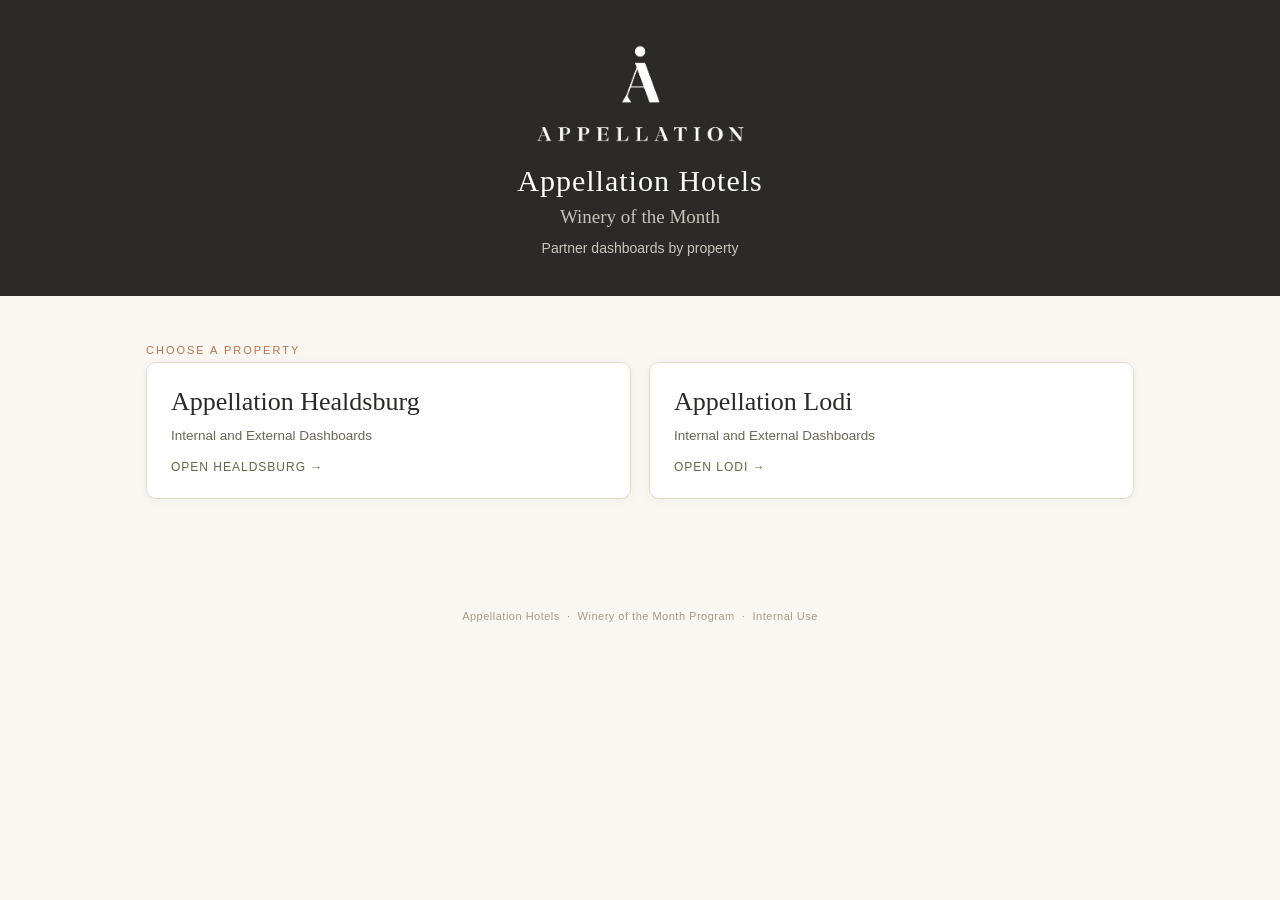
==== commit 87d7df99: "Simplify hub and property pages; one internal schedule page per property with year tabs Co-Authored-" ====
--- a/index.html
+++ b/index.html
@@ -18,21 +18,18 @@
 <main>
   <section class="group">
     <p class="group-label">Choose a property</p>
-    <p class="group-note">Each property page separates the internal schedules from the winery-facing partnership page.</p>
     <div class="cards">
     <div>
       <a class="card property-card" href="healdsburg/">
-        <span class="tag internal">Sonoma County</span>
         <h3>Appellation Healdsburg</h3>
-        <p>Partner schedules (2026 and 2027) for the team, plus the winery-facing partnership page.</p>
+        <p>Internal and External Dashboards</p>
         <span class="go">Open Healdsburg &rarr;</span>
       </a>
     </div>
     <div>
       <a class="card property-card" href="lodi/">
-        <span class="tag internal">Wine &amp; Roses</span>
         <h3>Appellation Lodi</h3>
-        <p>Partner schedules (2027) for the team, plus the winery-facing partnership page.</p>
+        <p>Internal and External Dashboards</p>
         <span class="go">Open Lodi &rarr;</span>
       </a>
     </div>
--- a/assets/site.css
+++ b/assets/site.css
@@ -605,3 +605,42 @@
   .featured-name { font-size: 20px; }
   .intro { font-size: 16px; }
 }
+
+/* ---------- property landing: two buttons ---------- */
+.choice {
+  display: flex;
+  justify-content: center;
+  gap: 20px;
+  flex-wrap: wrap;
+  padding: 72px 16px 96px;
+}
+.choice-btn {
+  flex: 0 1 260px;
+  text-align: center;
+  font-family: Arial, Helvetica, sans-serif;
+  font-size: 15px;
+  font-weight: 700;
+  letter-spacing: 2px;
+  text-transform: uppercase;
+  text-decoration: none;
+  color: white;
+  background: var(--green);
+  padding: 26px 24px;
+  border-radius: 10px;
+  box-shadow: 0 2px 10px rgba(43,42,40,0.08);
+  transition: background 0.15s, transform 0.15s;
+}
+.choice-btn.external { background: var(--green-dark); }
+.choice-btn:hover { background: var(--cast-iron); transform: translateY(-2px); }
+
+/* ---------- schedule year tabs ---------- */
+.year-range {
+  text-align: center;
+  font-family: Arial, Helvetica, sans-serif;
+  font-size: 12px;
+  letter-spacing: 2px;
+  text-transform: uppercase;
+  color: var(--copper);
+  margin: 0 0 18px;
+}
+main.recurring { padding-top: 0; }
